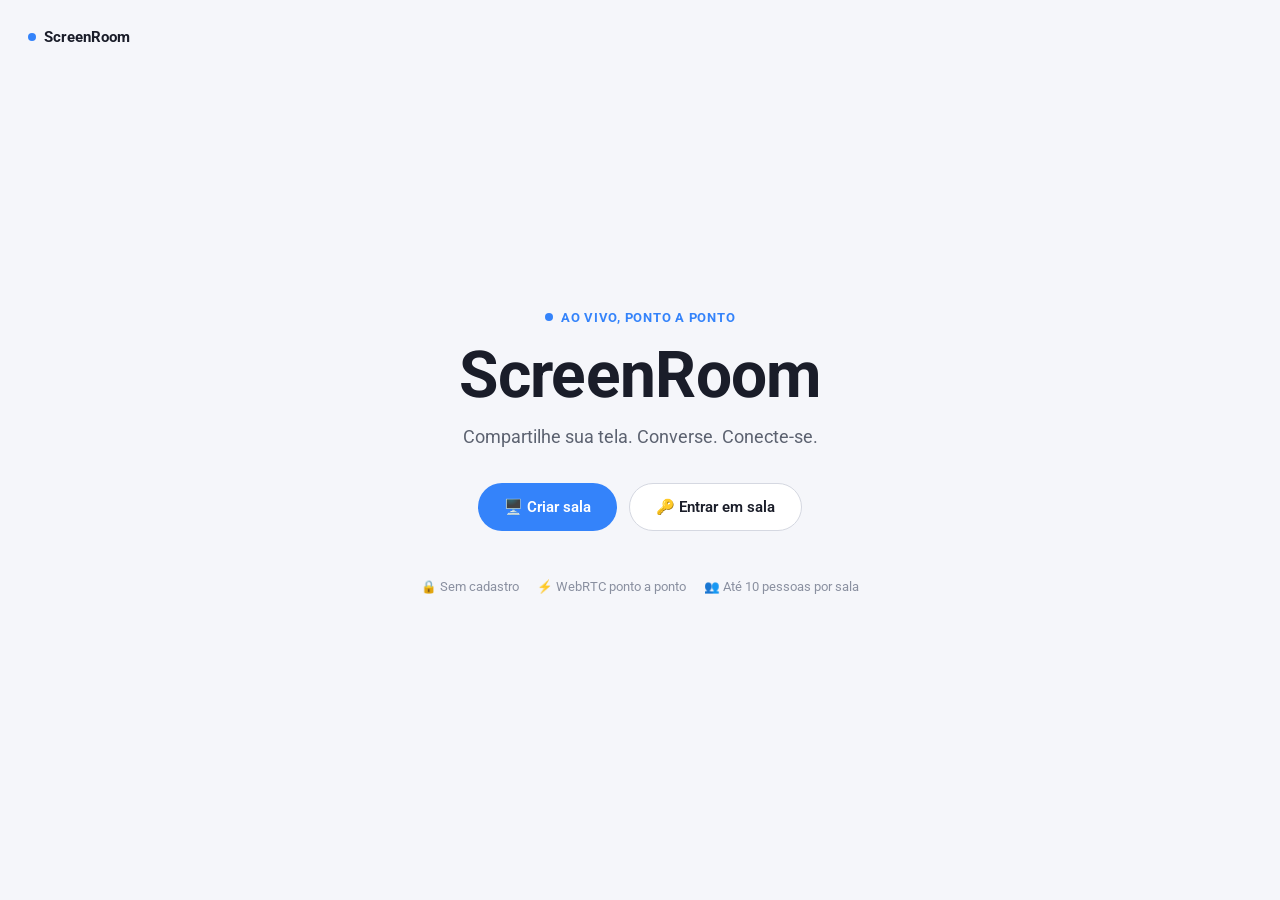
==== index.html @ ecd80b66 "Add files via upload" ====
<!DOCTYPE html>
<html lang="pt-BR">
<head>
<meta charset="UTF-8" />
<meta name="viewport" content="width=device-width, initial-scale=1.0" />
<title>ScreenRoom — Compartilhe sua tela. Converse. Conecte-se.</title>
<meta name="description" content="Crie uma sala com um código de 5 caracteres e compartilhe sua tela em tempo real, sem cadastro." />
<link rel="icon" href="data:image/svg+xml,<svg xmlns=%22http://www.w3.org/2000/svg%22 viewBox=%220 0 100 100%22><rect width=%22100%22 height=%22100%22 rx=%2220%22 fill=%22%233483fa%22/><circle cx=%2250%22 cy=%2250%22 r=%2220%22 fill=%22%23ffffff%22/></svg>">
<link rel="preconnect" href="https://fonts.googleapis.com">
<link rel="preconnect" href="https://fonts.gstatic.com" crossorigin>
<link href="https://fonts.googleapis.com/css2?family=Roboto:wght@400;500;600;700&family=Roboto+Mono:wght@500;600&display=swap" rel="stylesheet">
<link rel="stylesheet" href="css/style.css" />
</head>
<body>
  <div class="landing">
    <div class="brand-mark"><span class="brand-dot"></span> ScreenRoom</div>

    <div class="hero">
      <div class="hero-eyebrow"><span class="brand-dot"></span> ao vivo, ponto a ponto</div>
      <h1>ScreenRoom</h1>
      <p class="tagline">Compartilhe sua tela. Converse. Conecte-se.</p>

      <div class="cta-row">
        <button class="btn btn-primary" id="btnCreate">🖥️ Criar sala</button>
        <button class="btn btn-secondary" id="btnJoinToggle">🔑 Entrar em sala</button>
      </div>

      <div class="join-box" id="joinBox">
        <input class="code-input" id="codeInput" placeholder="CÓDIGO" maxlength="5" autocomplete="off" />
        <button class="btn btn-primary" id="btnJoinGo">Entrar</button>
      </div>

      <p class="inline-error" id="inlineError"></p>

      <div class="hero-foot">
        <span>🔒 Sem cadastro</span>
        <span>⚡ WebRTC ponto a ponto</span>
        <span>👥 Até 10 pessoas por sala</span>
      </div>
    </div>
  </div>

  <div class="modal-backdrop" id="nameModal">
    <div class="modal glass">
      <h3>Como você quer ser chamado?</h3>
      <p id="nameHint">Esse nome vai aparecer para todos na sala.</p>
      <input type="text" id="nameInput" placeholder="Seu nome" maxlength="30" autocomplete="off" />
      <button class="btn btn-primary" id="nameConfirm">Continuar</button>
    </div>
  </div>

  <script src="js/config.js"></script>
  <script src="js/utils.js"></script>
  <script src="js/landing.js"></script>
</body>
</html>
---- css/style.css ----
/* =========================================================
   ScreenRoom — Design tokens
   Estilo: interface plana e clara, inspirada no Mercado Pago
   (azul, cartões brancos, botões em pílula) e no YouTube
   (vermelho para "ao vivo", tipografia limpa em Roboto).
   Sem animações, sem glassmorphism, sem gradientes de texto.
   ========================================================= */

:root {
  --bg: #f5f6fa;
  --bg-soft: #ffffff;
  --surface: #ffffff;
  --surface-solid: #ffffff;
  --surface-alt: #eef0f5;
  --border: #e3e5ec;
  --border-strong: #d5d8e1;

  --text: #1a1d29;
  --text-muted: #5c6270;
  --text-faint: #8a90a0;

  --accent: #3483fa;       /* azul Mercado Pago */
  --accent-dim: #2968c8;
  --accent-soft: rgba(52, 131, 250, 0.10);
  --accent2: #00a650;      /* verde de confirmação */
  --accent2-soft: rgba(0, 166, 80, 0.10);

  --danger: #ff0000;       /* vermelho "ao vivo" (YouTube) */
  --danger-soft: rgba(255, 0, 0, 0.08);
  --warn: #f5a623;

  --radius-sm: 6px;
  --radius-md: 10px;
  --radius-lg: 14px;
  --radius-pill: 999px;

  --shadow-card: 0 1px 2px rgba(0, 0, 0, 0.06), 0 1px 6px rgba(0, 0, 0, 0.05);
  --shadow-dock: 0 -1px 0 var(--border), 0 -4px 16px rgba(0, 0, 0, 0.06);

  --font-display: "Roboto", "Inter", -apple-system, BlinkMacSystemFont, sans-serif;
  --font-body: "Roboto", -apple-system, BlinkMacSystemFont, sans-serif;
  --font-mono: "Roboto Mono", ui-monospace, monospace;
}

* { box-sizing: border-box; }
html, body { height: 100%; }

body {
  margin: 0;
  background: var(--bg);
  color: var(--text);
  font-family: var(--font-body);
  -webkit-font-smoothing: antialiased;
  overflow-x: hidden;
}

a { color: inherit; }
button { font-family: inherit; }
:focus-visible { outline: 2px solid var(--accent); outline-offset: 2px; border-radius: 4px; }

::selection { background: var(--accent-soft); color: var(--accent-dim); }

/* Sem efeitos de fundo animados — mantidos como elementos vazios/no-op
   para não quebrar o HTML que ainda referencia essas classes. */
.scanline-field, .scan-sweep { display: none; }

.glass {
  background: var(--surface);
  border: 1px solid var(--border);
}

/* ---------- Landing ---------- */
.landing {
  position: relative;
  min-height: 100dvh;
  display: flex;
  flex-direction: column;
  align-items: center;
  justify-content: center;
  padding: 24px;
  z-index: 1;
}

.brand-mark {
  display: flex;
  align-items: center;
  gap: 8px;
  position: absolute;
  top: 28px;
  left: 28px;
  font-family: var(--font-display);
  font-weight: 700;
  letter-spacing: 0;
  color: var(--text);
  font-size: 15px;
}
.brand-dot {
  width: 8px; height: 8px; border-radius: 50%;
  background: var(--accent);
}

.hero { text-align: center; max-width: 640px; }

.hero-eyebrow {
  font-family: var(--font-body);
  font-size: 12.5px;
  letter-spacing: 0.06em;
  text-transform: uppercase;
  color: var(--accent);
  font-weight: 700;
  margin-bottom: 16px;
  display: inline-flex;
  align-items: center;
  gap: 8px;
}

.hero h1 {
  font-family: var(--font-display);
  font-weight: 700;
  font-size: clamp(2.4rem, 6vw, 4rem);
  line-height: 1.08;
  margin: 0 0 16px;
  letter-spacing: -0.01em;
  color: var(--text);
}

.hero p.tagline {
  font-size: clamp(1rem, 2vw, 1.15rem);
  color: var(--text-muted);
  margin: 0 0 36px;
  font-weight: 400;
}

.cta-row {
  display: flex;
  gap: 12px;
  justify-content: center;
  flex-wrap: wrap;
}

.btn {
  appearance: none;
  border: none;
  cursor: pointer;
  border-radius: var(--radius-pill);
  padding: 14px 26px;
  font-size: 15px;
  font-weight: 600;
  font-family: var(--font-body);
  display: inline-flex;
  align-items: center;
  gap: 10px;
}

.btn-primary {
  background: var(--accent);
  color: #ffffff;
}
.btn-primary:hover { background: var(--accent-dim); }

.btn-secondary {
  background: var(--surface);
  color: var(--text);
  border: 1px solid var(--border-strong);
}
.btn-secondary:hover { background: var(--surface-alt); }

.btn-ghost {
  background: transparent;
  color: var(--text-muted);
  border: 1px solid var(--border-strong);
  padding: 9px 16px;
  font-size: 14px;
}
.btn-ghost:hover { color: var(--text); background: var(--surface-alt); }

.btn-icon {
  width: 46px; height: 46px; border-radius: 50%;
  padding: 0; justify-content: center;
  background: var(--surface);
  border: 1px solid var(--border-strong);
  color: var(--text);
  font-size: 18px;
}
.btn-icon:hover { border-color: var(--accent); background: var(--surface-alt); }
.btn-icon.active { background: var(--accent-soft); border-color: var(--accent); color: var(--accent-dim); }
.btn-icon.danger { background: var(--danger); border-color: var(--danger); color: #fff; }
.btn-icon.off { background: var(--danger-soft); border-color: var(--danger); color: var(--danger); }

/* Join box */
.join-box {
  margin-top: 30px;
  display: none;
  gap: 10px;
  justify-content: center;
  flex-wrap: wrap;
}
.join-box.open { display: flex; }

.code-input {
  font-family: var(--font-mono);
  font-size: 20px;
  letter-spacing: 0.3em;
  text-transform: uppercase;
  text-align: center;
  width: 190px;
  padding: 13px 10px 13px 20px;
  border-radius: var(--radius-pill);
  border: 1px solid var(--border-strong);
  background: var(--surface-solid);
  color: var(--text);
}
.code-input::placeholder { color: var(--text-faint); letter-spacing: 0.3em; }
.code-input:focus { border-color: var(--accent); }

.hero-foot {
  margin-top: 48px;
  font-size: 12.5px;
  color: var(--text-faint);
  display: flex;
  gap: 18px;
  justify-content: center;
  flex-wrap: wrap;
}
.hero-foot span { display: inline-flex; align-items: center; gap: 6px; }

.inline-error {
  margin-top: 14px;
  color: var(--danger);
  font-size: 13.5px;
  display: none;
}
.inline-error.show { display: block; }

/* Name modal */
.modal-backdrop {
  position: fixed; inset: 0; background: rgba(20, 22, 30, 0.45);
  display: none; align-items: center; justify-content: center; z-index: 50;
  padding: 20px;
}
.modal-backdrop.open { display: flex; }
.modal {
  width: 100%; max-width: 360px;
  border-radius: var(--radius-lg);
  padding: 26px;
  background: var(--surface);
  box-shadow: var(--shadow-card);
}
.modal h3 { font-family: var(--font-display); margin: 0 0 6px; font-size: 19px; color: var(--text); }
.modal p { color: var(--text-muted); font-size: 13.5px; margin: 0 0 18px; }
.modal input[type=text] {
  width: 100%; padding: 12px 16px; border-radius: var(--radius-md);
  border: 1px solid var(--border-strong); background: var(--surface-solid);
  color: var(--text); font-size: 15px; margin-bottom: 16px;
}
.modal input[type=text]:focus { border-color: var(--accent); }
.modal .btn-primary { width: 100%; justify-content: center; }

/* Tuner display (código da sala) */
.tuner {
  display: inline-flex;
  gap: 6px;
  font-family: var(--font-mono);
  font-size: 24px;
  font-weight: 700;
  letter-spacing: 0.04em;
}
.tuner span {
  background: var(--surface-alt);
  border: 1px solid var(--border-strong);
  border-radius: 8px;
  width: 36px; height: 44px;
  display: flex; align-items: center; justify-content: center;
  color: var(--accent-dim);
}

/* ---------- Room page ---------- */
.room {
  position: relative;
  height: 100dvh;
  display: grid;
  grid-template-rows: auto 1fr;
  z-index: 1;
  background: var(--bg);
}

.room-topbar {
  display: flex;
  align-items: center;
  justify-content: space-between;
  padding: 12px 20px;
  background: var(--surface);
  border-bottom: 1px solid var(--border);
  gap: 12px;
  flex-wrap: wrap;
}
.room-code-chip {
  display: flex; align-items: center; gap: 10px;
  padding: 7px 14px 7px 10px;
  border-radius: var(--radius-pill);
  cursor: pointer;
  background: var(--surface-alt);
  border: 1px solid var(--border);
}
.room-code-chip .dot { width: 7px; height: 7px; border-radius: 50%; background: var(--accent); }
.room-code-chip .code { font-family: var(--font-mono); letter-spacing: 0.2em; font-weight: 700; color: var(--text); }
.room-code-chip small { color: var(--text-faint); font-size: 11px; }

.status-pill {
  font-size: 12px;
  font-family: var(--font-body);
  font-weight: 600;
  padding: 5px 12px;
  border-radius: var(--radius-pill);
  border: 1px solid var(--border-strong);
  color: var(--text-muted);
  display: inline-flex; align-items: center; gap: 6px;
}
.status-pill.live { color: var(--accent2); border-color: var(--accent2); background: var(--accent2-soft); }
.status-pill.warn { color: var(--warn); border-color: var(--warn); background: rgba(245,166,35,0.08); }
.status-pill.bad { color: var(--danger); border-color: var(--danger); background: var(--danger-soft); }

.room-actions { display: flex; align-items: center; gap: 8px; }

.room-body {
  display: grid;
  grid-template-columns: 1fr 300px;
  min-height: 0;
}
.stage-col { display: flex; flex-direction: column; min-height: 0; min-width: 0; }
.side-col {
  border-left: 1px solid var(--border);
  background: var(--surface);
  display: flex; flex-direction: column; min-height: 0;
}

.stage {
  flex: 1;
  margin: 16px 0 8px 16px;
  border-radius: var(--radius-lg);
  border: 1px solid var(--border);
  background: #12141c;
  position: relative;
  overflow: hidden;
  display: flex; align-items: center; justify-content: center;
  min-height: 0;
}
.stage video {
  width: 100%; height: 100%; object-fit: contain; background: #000;
}
.stage.on-air { box-shadow: inset 0 0 0 2px var(--accent2); }

.stage-empty {
  text-align: center; color: #aab0c0; padding: 30px;
}
.stage-empty .icon { font-size: 34px; margin-bottom: 10px; opacity: .7; }
.stage-empty h4 { font-family: var(--font-display); color: #dfe2ea; margin: 0 0 6px; font-weight: 600; }
.stage-empty p { font-size: 13px; margin: 0; }

.on-air-badge {
  position: absolute; top: 14px; left: 14px;
  display: flex; align-items: center; gap: 7px;
  background: var(--danger);
  padding: 6px 12px;
  border-radius: var(--radius-sm);
  font-size: 11.5px;
  font-weight: 700;
  letter-spacing: 0.08em;
  color: #fff;
}
.on-air-badge .dot { width:6px;height:6px;border-radius:50%;background:#fff; }

.stage-name-badge {
  position: absolute; bottom: 14px; left: 14px;
  background: rgba(20, 22, 30, 0.75);
  padding: 6px 12px; border-radius: var(--radius-sm);
  font-size: 12.5px; color: #fff;
}

/* Thumbs row (outras pessoas compartilhando) */
.share-thumbs {
  display: flex; gap: 8px; padding: 0 16px 12px; overflow-x: auto;
}
.share-thumb {
  flex: 0 0 auto; width: 96px; height: 60px; border-radius: 8px;
  border: 1px solid var(--border-strong); overflow: hidden; cursor: pointer;
  position: relative; background: #12141c;
}
.share-thumb.active { border-color: var(--accent); border-width: 2px; }
.share-thumb video { width: 100%; height: 100%; object-fit: cover; }
.share-thumb span { position:absolute; bottom:2px; left:4px; font-size:10px; background:rgba(0,0,0,.65); color:#fff; padding:1px 5px; border-radius:4px; }

/* Painel lateral: participantes + chat (tabs) */
.side-tabs { display: flex; border-bottom: 1px solid var(--border); }
.side-tab {
  flex: 1; text-align: center; padding: 14px 8px; font-size: 13px; font-weight: 600;
  color: var(--text-faint); cursor: pointer; border-bottom: 2px solid transparent;
  background: transparent; border-top: none; border-left: none; border-right: none;
}
.side-tab.active { color: var(--accent-dim); border-bottom-color: var(--accent); }

.side-panel { flex: 1; min-height: 0; display: none; flex-direction: column; }
.side-panel.active { display: flex; }

/* Participantes */
.participant-list { list-style: none; margin: 0; padding: 10px; overflow-y: auto; flex: 1; }
.participant {
  display: flex; align-items: center; gap: 10px;
  padding: 10px; border-radius: var(--radius-md);
  margin-bottom: 4px;
}
.participant.speaking { background: var(--accent-soft); }
.avatar {
  width: 34px; height: 34px; border-radius: 50%;
  background: var(--surface-alt); border: 1px solid var(--border-strong);
  display: flex; align-items: center; justify-content: center;
  font-size: 13px; font-weight: 700; color: var(--text-muted);
  flex-shrink: 0;
}
.participant.speaking .avatar { border-color: var(--accent); color: var(--accent-dim); }
.p-name-row { flex: 1; min-width: 0; }
.p-name { font-size: 13.5px; font-weight: 600; display: flex; align-items: center; gap: 6px; color: var(--text); }
.p-name .you { color: var(--text-faint); font-weight: 400; font-size: 11.5px; }
.p-name .host-badge {
  font-size: 9.5px; font-weight: 700; color: var(--accent-dim);
  border: 1px solid var(--accent); padding: 1px 5px; border-radius: 6px;
}
.p-meta { font-size: 11.5px; color: var(--text-faint); display: flex; gap: 8px; margin-top: 2px; }
.p-icons { display: flex; gap: 6px; align-items: center; }
.p-icons .mic-off { color: var(--danger); }
.p-icons .sharing { color: var(--accent-dim); }
.p-kick { font-size: 11px; color: var(--text-faint); background: none; border: none; cursor: pointer; }
.p-kick:hover { color: var(--danger); }

/* Chat */
.chat-msgs { flex: 1; overflow-y: auto; padding: 14px; display: flex; flex-direction: column; gap: 12px; }
.chat-msg .meta { font-size: 11px; color: var(--text-faint); margin-bottom: 3px; display: flex; gap: 6px; }
.chat-msg .meta b { color: var(--text-muted); }
.chat-msg .body { font-size: 13.5px; line-height: 1.4; background: var(--surface-alt); border: 1px solid var(--border); padding: 9px 12px; border-radius: var(--radius-md); display: inline-block; max-width: 100%; word-break: break-word; color: var(--text); }
.chat-msg.system .body { background: transparent; border: none; color: var(--text-faint); font-style: italic; padding: 0; font-size: 12.5px; }
.chat-form { display: flex; gap: 8px; padding: 12px; border-top: 1px solid var(--border); }
.chat-form input { flex: 1; padding: 11px 14px; border-radius: var(--radius-pill); border: 1px solid var(--border-strong); background: var(--surface-solid); color: var(--text); font-size: 13.5px; }
.chat-form input:focus { border-color: var(--accent); }
.chat-form button { width: 40px; height: 40px; border-radius: 50%; flex-shrink: 0; }

/* Dock de controles */
.dock-wrap {
  position: fixed; bottom: 22px; left: 0; right: 0;
  display: flex; justify-content: center; z-index: 30; pointer-events: none;
}
.dock {
  pointer-events: all;
  display: flex; align-items: center; gap: 10px;
  padding: 10px 12px;
  border-radius: var(--radius-pill);
  background: var(--surface);
  box-shadow: var(--shadow-card);
  border: 1px solid var(--border);
}
.dock .sep { width: 1px; height: 26px; background: var(--border-strong); margin: 0 2px; }

/* Menu de qualidade */
.menu {
  position: absolute; bottom: 64px; right: 0;
  min-width: 210px;
  border-radius: var(--radius-md);
  padding: 8px;
  display: none;
  background: var(--surface);
  box-shadow: var(--shadow-card);
  border: 1px solid var(--border);
}
.menu.open { display: block; }
.menu-item {
  display: flex; align-items: center; justify-content: space-between;
  padding: 10px 12px; border-radius: 8px; font-size: 13px; cursor: pointer;
  color: var(--text);
}
.menu-item:hover { background: var(--surface-alt); }
.menu-item.selected { color: var(--accent-dim); font-weight: 600; }
.menu-title { font-size: 11px; text-transform: uppercase; letter-spacing: .08em; color: var(--text-faint); padding: 6px 12px; }
.dock-pop { position: relative; }

/* Toast / reconectando */
.toast-wrap { position: fixed; top: 18px; left: 50%; transform: translateX(-50%); z-index: 60; display: flex; flex-direction: column; gap: 8px; align-items: center; }
.toast {
  padding: 10px 18px; border-radius: var(--radius-pill);
  font-size: 13px; box-shadow: var(--shadow-card);
  background: var(--surface);
  display: flex; align-items: center; gap: 8px;
}
.toast.warn { border: 1px solid var(--warn); color: var(--warn); }
.toast.bad { border: 1px solid var(--danger); color: var(--danger); }
.toast.ok { border: 1px solid var(--accent2); color: var(--accent2); }
.spinner { width: 12px; height: 12px; border-radius: 50%; border: 2px solid currentColor; border-right-color: transparent; }

/* Mobile */
.chat-toggle-mobile { display: none; position: relative; }
.chat-badge {
  display: none;
  align-items: center; justify-content: center;
  min-width: 16px; height: 16px; padding: 0 4px;
  border-radius: 999px; background: var(--danger); color: #fff;
  font-size: 10px; font-weight: 700; margin-left: 4px;
  position: relative; top: -1px;
}

@media (max-width: 860px) {
  .room-body { grid-template-columns: 1fr; }
  .side-col {
    position: fixed; right: 0; top: 0; bottom: 0; width: min(340px, 88vw);
    z-index: 40; border-left: 1px solid var(--border);
    background: var(--surface);
    display: none;
  }
  .side-col.open { display: flex; }
  .chat-toggle-mobile { display: inline-flex; }
  .stage { margin: 12px; }
  .dock { flex-wrap: wrap; justify-content: center; max-width: 94vw; }
  .hero-foot { gap: 10px; font-size: 11.5px; }
}
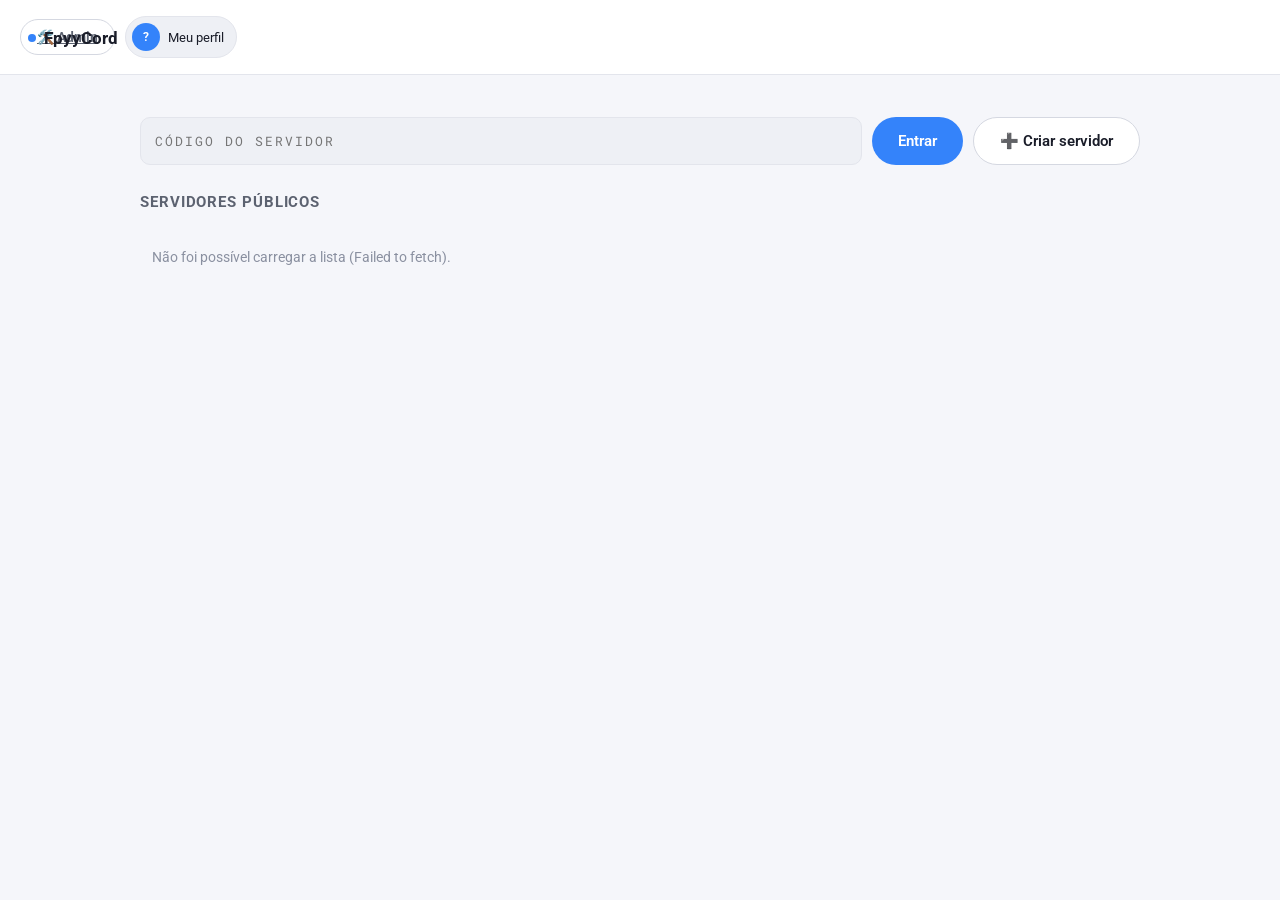
==== commit 5e328a5c: "Add files via upload" ====
--- a/index.html
+++ b/index.html
@@ -2,55 +2,14 @@
 <html lang="pt-BR">
 <head>
 <meta charset="UTF-8" />
-<meta name="viewport" content="width=device-width, initial-scale=1.0" />
-<title>ScreenRoom — Compartilhe sua tela. Converse. Conecte-se.</title>
-<meta name="description" content="Crie uma sala com um código de 5 caracteres e compartilhe sua tela em tempo real, sem cadastro." />
+<meta http-equiv="refresh" content="0; url=servers.html" />
+<title>FpyyCord</title>
 <link rel="icon" href="data:image/svg+xml,<svg xmlns=%22http://www.w3.org/2000/svg%22 viewBox=%220 0 100 100%22><rect width=%22100%22 height=%22100%22 rx=%2220%22 fill=%22%233483fa%22/><circle cx=%2250%22 cy=%2250%22 r=%2220%22 fill=%22%23ffffff%22/></svg>">
-<link rel="preconnect" href="https://fonts.googleapis.com">
-<link rel="preconnect" href="https://fonts.gstatic.com" crossorigin>
-<link href="https://fonts.googleapis.com/css2?family=Roboto:wght@400;500;600;700&family=Roboto+Mono:wght@500;600&display=swap" rel="stylesheet">
-<link rel="stylesheet" href="css/style.css" />
+<script>location.href = "servers.html" + location.search;</script>
 </head>
 <body>
-  <div class="landing">
-    <div class="brand-mark"><span class="brand-dot"></span> ScreenRoom</div>
-
-    <div class="hero">
-      <div class="hero-eyebrow"><span class="brand-dot"></span> ao vivo, ponto a ponto</div>
-      <h1>ScreenRoom</h1>
-      <p class="tagline">Compartilhe sua tela. Converse. Conecte-se.</p>
-
-      <div class="cta-row">
-        <button class="btn btn-primary" id="btnCreate">🖥️ Criar sala</button>
-        <button class="btn btn-secondary" id="btnJoinToggle">🔑 Entrar em sala</button>
-      </div>
-
-      <div class="join-box" id="joinBox">
-        <input class="code-input" id="codeInput" placeholder="CÓDIGO" maxlength="5" autocomplete="off" />
-        <button class="btn btn-primary" id="btnJoinGo">Entrar</button>
-      </div>
-
-      <p class="inline-error" id="inlineError"></p>
-
-      <div class="hero-foot">
-        <span>🔒 Sem cadastro</span>
-        <span>⚡ WebRTC ponto a ponto</span>
-        <span>👥 Até 10 pessoas por sala</span>
-      </div>
-    </div>
-  </div>
-
-  <div class="modal-backdrop" id="nameModal">
-    <div class="modal glass">
-      <h3>Como você quer ser chamado?</h3>
-      <p id="nameHint">Esse nome vai aparecer para todos na sala.</p>
-      <input type="text" id="nameInput" placeholder="Seu nome" maxlength="30" autocomplete="off" />
-      <button class="btn btn-primary" id="nameConfirm">Continuar</button>
-    </div>
-  </div>
-
-  <script src="js/config.js"></script>
-  <script src="js/utils.js"></script>
-  <script src="js/landing.js"></script>
+  <p style="font-family:sans-serif;text-align:center;margin-top:40px;">
+    Redirecionando para <a href="servers.html">servers.html</a>…
+  </p>
 </body>
 </html>
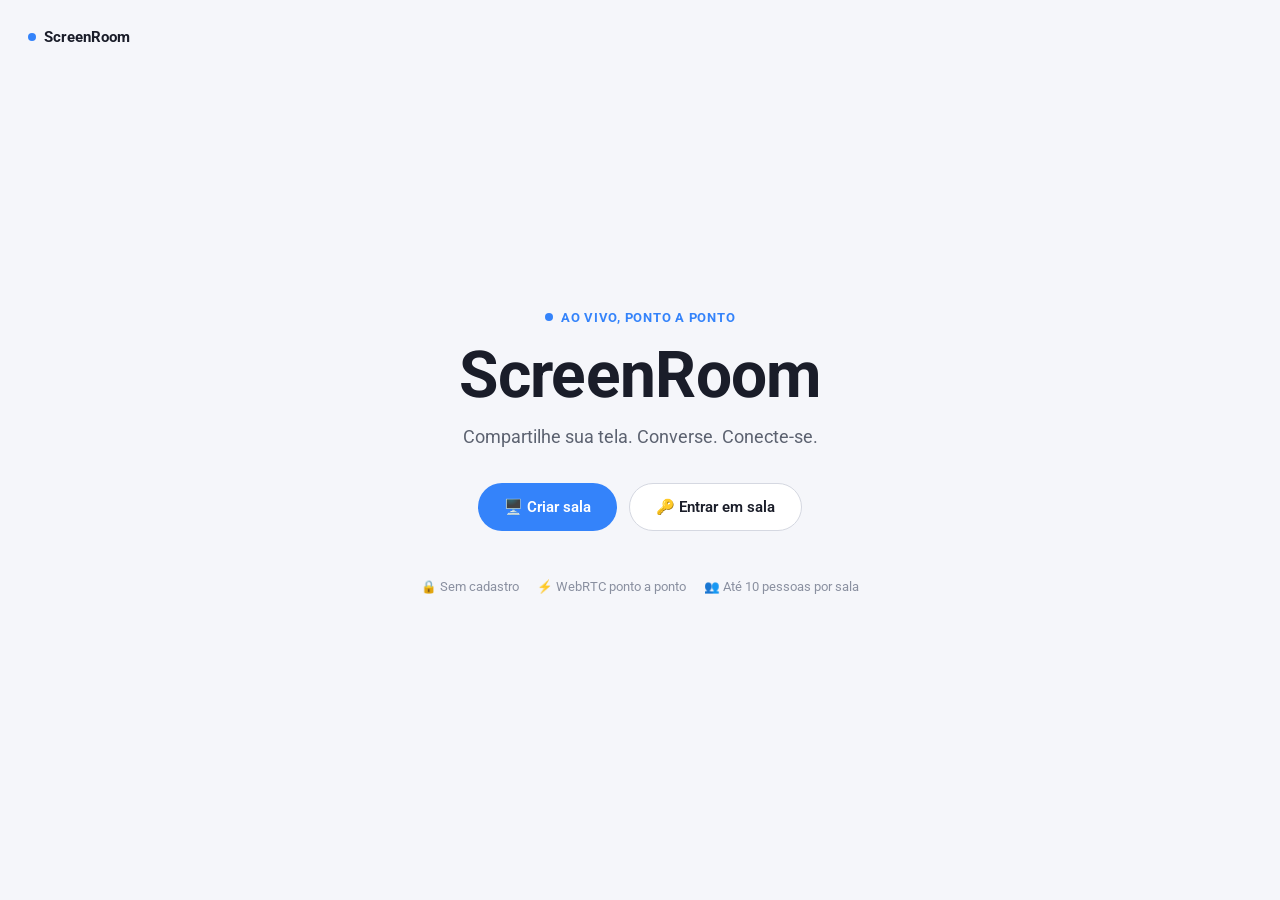
==== commit bb5e431e: "Add files via upload" ====
--- a/index.html
+++ b/index.html
@@ -2,14 +2,55 @@
 <html lang="pt-BR">
 <head>
 <meta charset="UTF-8" />
-<meta http-equiv="refresh" content="0; url=servers.html" />
-<title>FpyyCord</title>
+<meta name="viewport" content="width=device-width, initial-scale=1.0" />
+<title>ScreenRoom — Compartilhe sua tela. Converse. Conecte-se.</title>
+<meta name="description" content="Crie uma sala com um código de 5 caracteres e compartilhe sua tela em tempo real, sem cadastro." />
 <link rel="icon" href="data:image/svg+xml,<svg xmlns=%22http://www.w3.org/2000/svg%22 viewBox=%220 0 100 100%22><rect width=%22100%22 height=%22100%22 rx=%2220%22 fill=%22%233483fa%22/><circle cx=%2250%22 cy=%2250%22 r=%2220%22 fill=%22%23ffffff%22/></svg>">
-<script>location.href = "servers.html" + location.search;</script>
+<link rel="preconnect" href="https://fonts.googleapis.com">
+<link rel="preconnect" href="https://fonts.gstatic.com" crossorigin>
+<link href="https://fonts.googleapis.com/css2?family=Roboto:wght@400;500;600;700&family=Roboto+Mono:wght@500;600&display=swap" rel="stylesheet">
+<link rel="stylesheet" href="css/style.css" />
 </head>
 <body>
-  <p style="font-family:sans-serif;text-align:center;margin-top:40px;">
-    Redirecionando para <a href="servers.html">servers.html</a>…
-  </p>
+  <div class="landing">
+    <div class="brand-mark"><span class="brand-dot"></span> ScreenRoom</div>
+
+    <div class="hero">
+      <div class="hero-eyebrow"><span class="brand-dot"></span> ao vivo, ponto a ponto</div>
+      <h1>ScreenRoom</h1>
+      <p class="tagline">Compartilhe sua tela. Converse. Conecte-se.</p>
+
+      <div class="cta-row">
+        <button class="btn btn-primary" id="btnCreate">🖥️ Criar sala</button>
+        <button class="btn btn-secondary" id="btnJoinToggle">🔑 Entrar em sala</button>
+      </div>
+
+      <div class="join-box" id="joinBox">
+        <input class="code-input" id="codeInput" placeholder="CÓDIGO" maxlength="5" autocomplete="off" />
+        <button class="btn btn-primary" id="btnJoinGo">Entrar</button>
+      </div>
+
+      <p class="inline-error" id="inlineError"></p>
+
+      <div class="hero-foot">
+        <span>🔒 Sem cadastro</span>
+        <span>⚡ WebRTC ponto a ponto</span>
+        <span>👥 Até 10 pessoas por sala</span>
+      </div>
+    </div>
+  </div>
+
+  <div class="modal-backdrop" id="nameModal">
+    <div class="modal glass">
+      <h3>Como você quer ser chamado?</h3>
+      <p id="nameHint">Esse nome vai aparecer para todos na sala.</p>
+      <input type="text" id="nameInput" placeholder="Seu nome" maxlength="30" autocomplete="off" />
+      <button class="btn btn-primary" id="nameConfirm">Continuar</button>
+    </div>
+  </div>
+
+  <script src="js/config.js"></script>
+  <script src="js/utils.js"></script>
+  <script src="js/landing.js"></script>
 </body>
 </html>
--- a/css/style.css
+++ b/css/style.css
@@ -0,0 +1,599 @@
+/* =========================================================
+   ScreenRoom — Design tokens
+   Estilo: interface plana e clara, inspirada no Mercado Pago
+   (azul, cartões brancos, botões em pílula) e no YouTube
+   (vermelho para "ao vivo", tipografia limpa em Roboto).
+   Sem animações, sem glassmorphism, sem gradientes de texto.
+   ========================================================= */
+
+:root {
+  --bg: #f5f6fa;
+  --bg-soft: #ffffff;
+  --surface: #ffffff;
+  --surface-solid: #ffffff;
+  --surface-alt: #eef0f5;
+  --border: #e3e5ec;
+  --border-strong: #d5d8e1;
+
+  --text: #1a1d29;
+  --text-muted: #5c6270;
+  --text-faint: #8a90a0;
+
+  --accent: #3483fa;       /* azul Mercado Pago */
+  --accent-dim: #2968c8;
+  --accent-soft: rgba(52, 131, 250, 0.10);
+  --accent2: #00a650;      /* verde de confirmação */
+  --accent2-soft: rgba(0, 166, 80, 0.10);
+
+  --danger: #ff0000;       /* vermelho "ao vivo" (YouTube) */
+  --danger-soft: rgba(255, 0, 0, 0.08);
+  --warn: #f5a623;
+
+  --radius-sm: 6px;
+  --radius-md: 10px;
+  --radius-lg: 14px;
+  --radius-pill: 999px;
+
+  --shadow-card: 0 1px 2px rgba(0, 0, 0, 0.06), 0 1px 6px rgba(0, 0, 0, 0.05);
+  --shadow-dock: 0 -1px 0 var(--border), 0 -4px 16px rgba(0, 0, 0, 0.06);
+
+  --font-display: "Roboto", "Inter", -apple-system, BlinkMacSystemFont, sans-serif;
+  --font-body: "Roboto", -apple-system, BlinkMacSystemFont, sans-serif;
+  --font-mono: "Roboto Mono", ui-monospace, monospace;
+}
+
+* { box-sizing: border-box; }
+html, body { height: 100%; }
+
+body {
+  margin: 0;
+  background: var(--bg);
+  color: var(--text);
+  font-family: var(--font-body);
+  -webkit-font-smoothing: antialiased;
+  overflow-x: hidden;
+}
+
+a { color: inherit; }
+button { font-family: inherit; }
+:focus-visible { outline: 2px solid var(--accent); outline-offset: 2px; border-radius: 4px; }
+
+::selection { background: var(--accent-soft); color: var(--accent-dim); }
+
+/* Sem efeitos de fundo animados — mantidos como elementos vazios/no-op
+   para não quebrar o HTML que ainda referencia essas classes. */
+.scanline-field, .scan-sweep { display: none; }
+
+.glass {
+  background: var(--surface);
+  border: 1px solid var(--border);
+}
+
+/* ---------- Landing ---------- */
+.landing {
+  position: relative;
+  min-height: 100dvh;
+  display: flex;
+  flex-direction: column;
+  align-items: center;
+  justify-content: center;
+  padding: 24px;
+  z-index: 1;
+}
+
+.brand-mark {
+  display: flex;
+  align-items: center;
+  gap: 8px;
+  position: absolute;
+  top: 28px;
+  left: 28px;
+  font-family: var(--font-display);
+  font-weight: 700;
+  letter-spacing: 0;
+  color: var(--text);
+  font-size: 15px;
+}
+.brand-dot {
+  width: 8px; height: 8px; border-radius: 50%;
+  background: var(--accent);
+}
+
+.hero { text-align: center; max-width: 640px; }
+
+.hero-eyebrow {
+  font-family: var(--font-body);
+  font-size: 12.5px;
+  letter-spacing: 0.06em;
+  text-transform: uppercase;
+  color: var(--accent);
+  font-weight: 700;
+  margin-bottom: 16px;
+  display: inline-flex;
+  align-items: center;
+  gap: 8px;
+}
+
+.hero h1 {
+  font-family: var(--font-display);
+  font-weight: 700;
+  font-size: clamp(2.4rem, 6vw, 4rem);
+  line-height: 1.08;
+  margin: 0 0 16px;
+  letter-spacing: -0.01em;
+  color: var(--text);
+}
+
+.hero p.tagline {
+  font-size: clamp(1rem, 2vw, 1.15rem);
+  color: var(--text-muted);
+  margin: 0 0 36px;
+  font-weight: 400;
+}
+
+.cta-row {
+  display: flex;
+  gap: 12px;
+  justify-content: center;
+  flex-wrap: wrap;
+}
+
+.btn {
+  appearance: none;
+  border: none;
+  cursor: pointer;
+  border-radius: var(--radius-pill);
+  padding: 14px 26px;
+  font-size: 15px;
+  font-weight: 600;
+  font-family: var(--font-body);
+  display: inline-flex;
+  align-items: center;
+  gap: 10px;
+}
+
+.btn-primary {
+  background: var(--accent);
+  color: #ffffff;
+}
+.btn-primary:hover { background: var(--accent-dim); }
+
+.btn-secondary {
+  background: var(--surface);
+  color: var(--text);
+  border: 1px solid var(--border-strong);
+}
+.btn-secondary:hover { background: var(--surface-alt); }
+
+.btn-ghost {
+  background: transparent;
+  color: var(--text-muted);
+  border: 1px solid var(--border-strong);
+  padding: 9px 16px;
+  font-size: 14px;
+}
+.btn-ghost:hover { color: var(--text); background: var(--surface-alt); }
+
+.btn-icon {
+  width: 46px; height: 46px; border-radius: 50%;
+  padding: 0; justify-content: center;
+  background: var(--surface);
+  border: 1px solid var(--border-strong);
+  color: var(--text);
+  font-size: 18px;
+}
+.btn-icon:hover { border-color: var(--accent); background: var(--surface-alt); }
+.btn-icon.active { background: var(--accent-soft); border-color: var(--accent); color: var(--accent-dim); }
+.btn-icon.danger { background: var(--danger); border-color: var(--danger); color: #fff; }
+.btn-icon.off { background: var(--danger-soft); border-color: var(--danger); color: var(--danger); }
+
+/* Join box */
+.join-box {
+  margin-top: 30px;
+  display: none;
+  gap: 10px;
+  justify-content: center;
+  flex-wrap: wrap;
+}
+.join-box.open { display: flex; }
+
+.code-input {
+  font-family: var(--font-mono);
+  font-size: 20px;
+  letter-spacing: 0.3em;
+  text-transform: uppercase;
+  text-align: center;
+  width: 190px;
+  padding: 13px 10px 13px 20px;
+  border-radius: var(--radius-pill);
+  border: 1px solid var(--border-strong);
+  background: var(--surface-solid);
+  color: var(--text);
+}
+.code-input::placeholder { color: var(--text-faint); letter-spacing: 0.3em; }
+.code-input:focus { border-color: var(--accent); }
+
+.hero-foot {
+  margin-top: 48px;
+  font-size: 12.5px;
+  color: var(--text-faint);
+  display: flex;
+  gap: 18px;
+  justify-content: center;
+  flex-wrap: wrap;
+}
+.hero-foot span { display: inline-flex; align-items: center; gap: 6px; }
+
+.inline-error {
+  margin-top: 14px;
+  color: var(--danger);
+  font-size: 13.5px;
+  display: none;
+}
+.inline-error.show { display: block; }
+
+/* Name modal */
+.modal-backdrop {
+  position: fixed; inset: 0; background: rgba(20, 22, 30, 0.45);
+  display: none; align-items: center; justify-content: center; z-index: 50;
+  padding: 20px;
+}
+.modal-backdrop.open { display: flex; }
+.modal {
+  width: 100%; max-width: 360px;
+  border-radius: var(--radius-lg);
+  padding: 26px;
+  background: var(--surface);
+  box-shadow: var(--shadow-card);
+}
+.modal h3 { font-family: var(--font-display); margin: 0 0 6px; font-size: 19px; color: var(--text); }
+.modal p { color: var(--text-muted); font-size: 13.5px; margin: 0 0 18px; }
+.modal input[type=text] {
+  width: 100%; padding: 12px 16px; border-radius: var(--radius-md);
+  border: 1px solid var(--border-strong); background: var(--surface-solid);
+  color: var(--text); font-size: 15px; margin-bottom: 16px;
+}
+.modal input[type=text]:focus { border-color: var(--accent); }
+.modal .btn-primary { width: 100%; justify-content: center; }
+
+/* Tuner display (código da sala) */
+.tuner {
+  display: inline-flex;
+  gap: 6px;
+  font-family: var(--font-mono);
+  font-size: 24px;
+  font-weight: 700;
+  letter-spacing: 0.04em;
+}
+.tuner span {
+  background: var(--surface-alt);
+  border: 1px solid var(--border-strong);
+  border-radius: 8px;
+  width: 36px; height: 44px;
+  display: flex; align-items: center; justify-content: center;
+  color: var(--accent-dim);
+}
+
+/* ---------- Room page ---------- */
+.room {
+  position: relative;
+  height: 100dvh;
+  display: grid;
+  grid-template-rows: auto 1fr;
+  z-index: 1;
+  background: var(--bg);
+}
+
+.room-topbar {
+  display: flex;
+  align-items: center;
+  justify-content: space-between;
+  padding: 12px 20px;
+  background: var(--surface);
+  border-bottom: 1px solid var(--border);
+  gap: 12px;
+  flex-wrap: wrap;
+}
+.room-code-chip {
+  display: flex; align-items: center; gap: 10px;
+  padding: 7px 14px 7px 10px;
+  border-radius: var(--radius-pill);
+  cursor: pointer;
+  background: var(--surface-alt);
+  border: 1px solid var(--border);
+}
+.room-code-chip .dot { width: 7px; height: 7px; border-radius: 50%; background: var(--accent); }
+.room-code-chip .code { font-family: var(--font-mono); letter-spacing: 0.2em; font-weight: 700; color: var(--text); }
+.room-code-chip small { color: var(--text-faint); font-size: 11px; }
+
+.status-pill {
+  font-size: 12px;
+  font-family: var(--font-body);
+  font-weight: 600;
+  padding: 5px 12px;
+  border-radius: var(--radius-pill);
+  border: 1px solid var(--border-strong);
+  color: var(--text-muted);
+  display: inline-flex; align-items: center; gap: 6px;
+}
+.status-pill.live { color: var(--accent2); border-color: var(--accent2); background: var(--accent2-soft); }
+.status-pill.warn { color: var(--warn); border-color: var(--warn); background: rgba(245,166,35,0.08); }
+.status-pill.bad { color: var(--danger); border-color: var(--danger); background: var(--danger-soft); }
+
+.room-actions { display: flex; align-items: center; gap: 8px; }
+
+.room-body {
+  display: grid;
+  grid-template-columns: 1fr 300px;
+  min-height: 0;
+}
+.stage-col { display: flex; flex-direction: column; min-height: 0; min-width: 0; }
+.side-col {
+  border-left: 1px solid var(--border);
+  background: var(--surface);
+  display: flex; flex-direction: column; min-height: 0;
+}
+
+.stage {
+  flex: 1;
+  margin: 16px 0 8px 16px;
+  border-radius: var(--radius-lg);
+  border: 1px solid var(--border);
+  background: #12141c;
+  position: relative;
+  overflow: hidden;
+  display: flex; align-items: center; justify-content: center;
+  min-height: 0;
+}
+.stage video {
+  width: 100%; height: 100%; object-fit: contain; background: #000;
+}
+.stage.on-air { box-shadow: inset 0 0 0 2px var(--accent2); }
+
+.stage-empty {
+  text-align: center; color: #aab0c0; padding: 30px;
+}
+.stage-empty .icon { font-size: 34px; margin-bottom: 10px; opacity: .7; }
+.stage-empty h4 { font-family: var(--font-display); color: #dfe2ea; margin: 0 0 6px; font-weight: 600; }
+.stage-empty p { font-size: 13px; margin: 0; }
+
+.on-air-badge {
+  position: absolute; top: 14px; left: 14px;
+  display: flex; align-items: center; gap: 7px;
+  background: var(--danger);
+  padding: 6px 12px;
+  border-radius: var(--radius-sm);
+  font-size: 11.5px;
+  font-weight: 700;
+  letter-spacing: 0.08em;
+  color: #fff;
+}
+.on-air-badge .dot { width:6px;height:6px;border-radius:50%;background:#fff; }
+
+.stage-name-badge {
+  position: absolute; bottom: 14px; left: 14px;
+  background: rgba(20, 22, 30, 0.75);
+  padding: 6px 12px; border-radius: var(--radius-sm);
+  font-size: 12.5px; color: #fff;
+}
+
+/* Thumbs row (outras pessoas compartilhando) */
+.share-thumbs {
+  display: flex; gap: 8px; padding: 0 16px 12px; overflow-x: auto;
+}
+.share-thumb {
+  flex: 0 0 auto; width: 96px; height: 60px; border-radius: 8px;
+  border: 1px solid var(--border-strong); overflow: hidden; cursor: pointer;
+  position: relative; background: #12141c;
+}
+.share-thumb.active { border-color: var(--accent); border-width: 2px; }
+.share-thumb video { width: 100%; height: 100%; object-fit: cover; }
+.share-thumb span { position:absolute; bottom:2px; left:4px; font-size:10px; background:rgba(0,0,0,.65); color:#fff; padding:1px 5px; border-radius:4px; }
+
+/* Painel lateral: participantes + chat (tabs) */
+.side-tabs { display: flex; border-bottom: 1px solid var(--border); }
+.side-tab {
+  flex: 1; text-align: center; padding: 14px 8px; font-size: 13px; font-weight: 600;
+  color: var(--text-faint); cursor: pointer; border-bottom: 2px solid transparent;
+  background: transparent; border-top: none; border-left: none; border-right: none;
+}
+.side-tab.active { color: var(--accent-dim); border-bottom-color: var(--accent); }
+
+.side-panel { flex: 1; min-height: 0; display: none; flex-direction: column; }
+.side-panel.active { display: flex; }
+
+/* Participantes */
+.participant-list { list-style: none; margin: 0; padding: 10px; overflow-y: auto; flex: 1; }
+.participant {
+  display: flex; align-items: center; gap: 10px;
+  padding: 10px; border-radius: var(--radius-md);
+  margin-bottom: 4px;
+}
+.participant.speaking { background: var(--accent-soft); }
+.avatar {
+  width: 34px; height: 34px; border-radius: 50%;
+  background: var(--surface-alt); border: 1px solid var(--border-strong);
+  display: flex; align-items: center; justify-content: center;
+  font-size: 13px; font-weight: 700; color: var(--text-muted);
+  flex-shrink: 0;
+}
+.participant.speaking .avatar { border-color: var(--accent); color: var(--accent-dim); }
+.p-name-row { flex: 1; min-width: 0; }
+.p-name { font-size: 13.5px; font-weight: 600; display: flex; align-items: center; gap: 6px; color: var(--text); }
+.p-name .you { color: var(--text-faint); font-weight: 400; font-size: 11.5px; }
+.p-name .host-badge {
+  font-size: 9.5px; font-weight: 700; color: var(--accent-dim);
+  border: 1px solid var(--accent); padding: 1px 5px; border-radius: 6px;
+}
+.p-meta { font-size: 11.5px; color: var(--text-faint); display: flex; gap: 8px; margin-top: 2px; }
+.p-icons { display: flex; gap: 6px; align-items: center; }
+.p-icons .mic-off { color: var(--danger); }
+.p-icons .sharing { color: var(--accent-dim); }
+.p-kick { font-size: 11px; color: var(--text-faint); background: none; border: none; cursor: pointer; }
+.p-kick:hover { color: var(--danger); }
+
+/* Chat */
+.chat-msgs { flex: 1; overflow-y: auto; padding: 14px; display: flex; flex-direction: column; gap: 12px; }
+.chat-msg .meta { font-size: 11px; color: var(--text-faint); margin-bottom: 3px; display: flex; gap: 6px; }
+.chat-msg .meta b { color: var(--text-muted); }
+.chat-msg .body { font-size: 13.5px; line-height: 1.4; background: var(--surface-alt); border: 1px solid var(--border); padding: 9px 12px; border-radius: var(--radius-md); display: inline-block; max-width: 100%; word-break: break-word; color: var(--text); }
+.chat-msg.system .body { background: transparent; border: none; color: var(--text-faint); font-style: italic; padding: 0; font-size: 12.5px; }
+.chat-form { display: flex; gap: 8px; padding: 12px; border-top: 1px solid var(--border); }
+.chat-form input { flex: 1; padding: 11px 14px; border-radius: var(--radius-pill); border: 1px solid var(--border-strong); background: var(--surface-solid); color: var(--text); font-size: 13.5px; }
+.chat-form input:focus { border-color: var(--accent); }
+.chat-form button { width: 40px; height: 40px; border-radius: 50%; flex-shrink: 0; }
+
+/* Dock de controles */
+.dock-wrap {
+  position: fixed; bottom: 22px; left: 0; right: 0;
+  display: flex; justify-content: center; z-index: 30; pointer-events: none;
+}
+.dock {
+  pointer-events: all;
+  display: flex; align-items: center; gap: 10px;
+  padding: 10px 12px;
+  border-radius: var(--radius-pill);
+  background: var(--surface);
+  box-shadow: var(--shadow-card);
+  border: 1px solid var(--border);
+}
+.dock .sep { width: 1px; height: 26px; background: var(--border-strong); margin: 0 2px; }
+
+/* Menu de qualidade */
+.menu {
+  position: absolute; bottom: 64px; right: 0;
+  min-width: 210px;
+  border-radius: var(--radius-md);
+  padding: 8px;
+  display: none;
+  background: var(--surface);
+  box-shadow: var(--shadow-card);
+  border: 1px solid var(--border);
+}
+.menu.open { display: block; }
+.menu-item {
+  display: flex; align-items: center; justify-content: space-between;
+  padding: 10px 12px; border-radius: 8px; font-size: 13px; cursor: pointer;
+  color: var(--text);
+}
+.menu-item:hover { background: var(--surface-alt); }
+.menu-item.selected { color: var(--accent-dim); font-weight: 600; }
+.menu-title { font-size: 11px; text-transform: uppercase; letter-spacing: .08em; color: var(--text-faint); padding: 6px 12px; }
+.dock-pop { position: relative; }
+
+/* Toast / reconectando */
+.toast-wrap { position: fixed; top: 18px; left: 50%; transform: translateX(-50%); z-index: 60; display: flex; flex-direction: column; gap: 8px; align-items: center; }
+.toast {
+  padding: 10px 18px; border-radius: var(--radius-pill);
+  font-size: 13px; box-shadow: var(--shadow-card);
+  background: var(--surface);
+  display: flex; align-items: center; gap: 8px;
+}
+.toast.warn { border: 1px solid var(--warn); color: var(--warn); }
+.toast.bad { border: 1px solid var(--danger); color: var(--danger); }
+.toast.ok { border: 1px solid var(--accent2); color: var(--accent2); }
+.spinner { width: 12px; height: 12px; border-radius: 50%; border: 2px solid currentColor; border-right-color: transparent; }
+
+/* Mobile */
+.chat-toggle-mobile { display: none; position: relative; }
+.chat-badge {
+  display: none;
+  align-items: center; justify-content: center;
+  min-width: 16px; height: 16px; padding: 0 4px;
+  border-radius: 999px; background: var(--danger); color: #fff;
+  font-size: 10px; font-weight: 700; margin-left: 4px;
+  position: relative; top: -1px;
+}
+
+@media (max-width: 860px) {
+  .room-body { grid-template-columns: 1fr; }
+  .side-col {
+    position: fixed; right: 0; top: 0; bottom: 0; width: min(340px, 88vw);
+    z-index: 40; border-left: 1px solid var(--border);
+    background: var(--surface);
+    display: none;
+  }
+  .side-col.open { display: flex; }
+  .chat-toggle-mobile { display: inline-flex; }
+  .stage { margin: 12px; }
+  .dock { flex-wrap: wrap; justify-content: center; max-width: 94vw; }
+  .hero-foot { gap: 10px; font-size: 11.5px; }
+}
+
+/* =========================================================
+   Câmera (webcam) — faixa de tiles flutuantes
+   ========================================================= */
+.camera-strip {
+  display: flex; gap: 8px; padding: 0 16px 12px; flex-wrap: wrap;
+}
+.camera-tile {
+  position: relative; width: 160px; height: 120px; border-radius: 10px;
+  overflow: hidden; background: #12141c; border: 1px solid var(--border-strong);
+  flex: 0 0 auto;
+}
+.camera-tile video { width: 100%; height: 100%; object-fit: cover; }
+.camera-tile span {
+  position: absolute; bottom: 4px; left: 6px; font-size: 11px;
+  background: rgba(0,0,0,.65); color: #fff; padding: 2px 6px; border-radius: 4px;
+}
+.camera-tile.self video { transform: scaleX(-1); } /* espelha a própria webcam, como no Discord */
+
+/* =========================================================
+   Modal de configurações
+   ========================================================= */
+.settings-modal { max-width: 460px; text-align: left; }
+.settings-head { display: flex; align-items: center; justify-content: space-between; margin-bottom: 10px; }
+.settings-head h3 { margin: 0; }
+.settings-tabs { display: flex; gap: 4px; border-bottom: 1px solid var(--border); margin-bottom: 16px; }
+.settings-tab {
+  flex: 1; padding: 10px 6px; font-size: 12.5px; font-weight: 600; text-align: center;
+  color: var(--text-faint); background: none; border: none; border-bottom: 2px solid transparent;
+  cursor: pointer;
+}
+.settings-tab.active { color: var(--accent-dim); border-bottom-color: var(--accent); }
+.settings-panel { display: none; flex-direction: column; gap: 14px; max-height: 55vh; overflow-y: auto; }
+.settings-panel.active { display: flex; }
+
+.settings-field { display: flex; flex-direction: column; gap: 6px; font-size: 13px; color: var(--text-muted); }
+.settings-field select {
+  padding: 10px 12px; border-radius: var(--radius-md); border: 1px solid var(--border-strong);
+  background: var(--surface-solid); color: var(--text); font-size: 13.5px;
+}
+.settings-field input[type=range] { width: 100%; accent-color: var(--accent); }
+.settings-hint { font-size: 11.5px; color: var(--text-faint); margin: -6px 0 0; }
+.settings-title-sm { font-size: 12.5px; font-weight: 700; color: var(--text-muted); margin-top: 4px; }
+
+.settings-toggle-row {
+  display: flex; align-items: center; justify-content: space-between;
+  font-size: 13px; color: var(--text);
+}
+.settings-toggle-row small { color: var(--text-faint); display: block; font-size: 10.5px; font-weight: 400; }
+
+/* Toggle switch */
+.switch { position: relative; display: inline-block; width: 40px; height: 22px; flex-shrink: 0; }
+.switch input { opacity: 0; width: 0; height: 0; }
+.switch .slider {
+  position: absolute; cursor: pointer; inset: 0; background: var(--border-strong);
+  border-radius: 999px; transition: background .15s;
+}
+.switch .slider::before {
+  content: ""; position: absolute; height: 16px; width: 16px; left: 3px; top: 3px;
+  background: #fff; border-radius: 50%; transition: transform .15s;
+}
+.switch input:checked + .slider { background: var(--accent); }
+.switch input:checked + .slider::before { transform: translateX(18px); }
+
+.volume-list { list-style: none; margin: 0; padding: 0; display: flex; flex-direction: column; gap: 10px; }
+.volume-row { display: flex; align-items: center; gap: 10px; }
+.volume-row .avatar { width: 26px; height: 26px; font-size: 10.5px; }
+.volume-row .v-name { flex: 0 0 auto; width: 92px; font-size: 12.5px; color: var(--text); overflow: hidden; text-overflow: ellipsis; white-space: nowrap; }
+.volume-row input[type=range] { flex: 1; accent-color: var(--accent); }
+.volume-row .v-pct { width: 40px; text-align: right; font-size: 11.5px; color: var(--text-faint); }
+
+/* Mini-slider de volume por participante, dentro da própria linha */
+.p-volume { display: flex; align-items: center; gap: 6px; margin-top: 4px; }
+.p-volume input[type=range] { width: 100px; accent-color: var(--accent); height: 14px; }
+.p-volume .v-pct { font-size: 10.5px; color: var(--text-faint); width: 34px; }
+
+.btn-icon.off, .btn-icon.deafened { color: var(--danger); border-color: var(--danger); }
+.btn-icon.active-cam { color: var(--accent-dim); border-color: var(--accent); }
